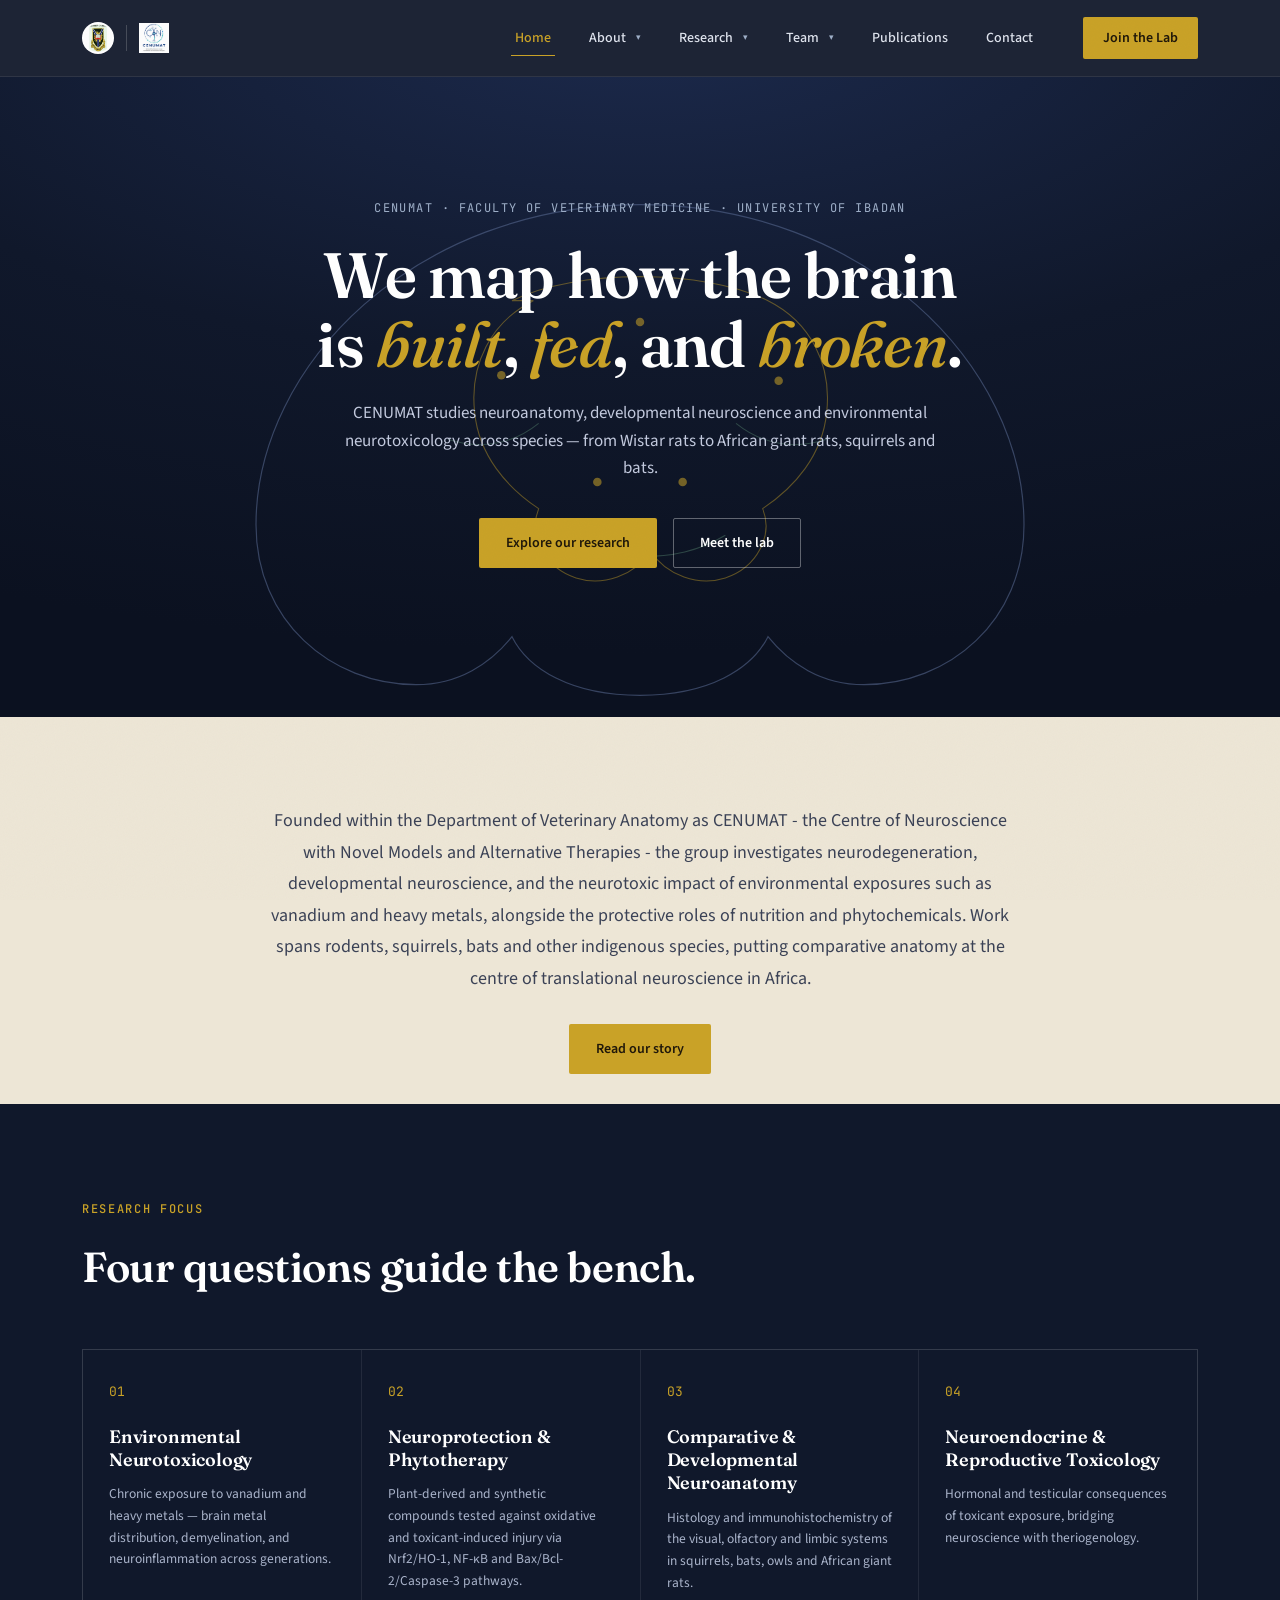
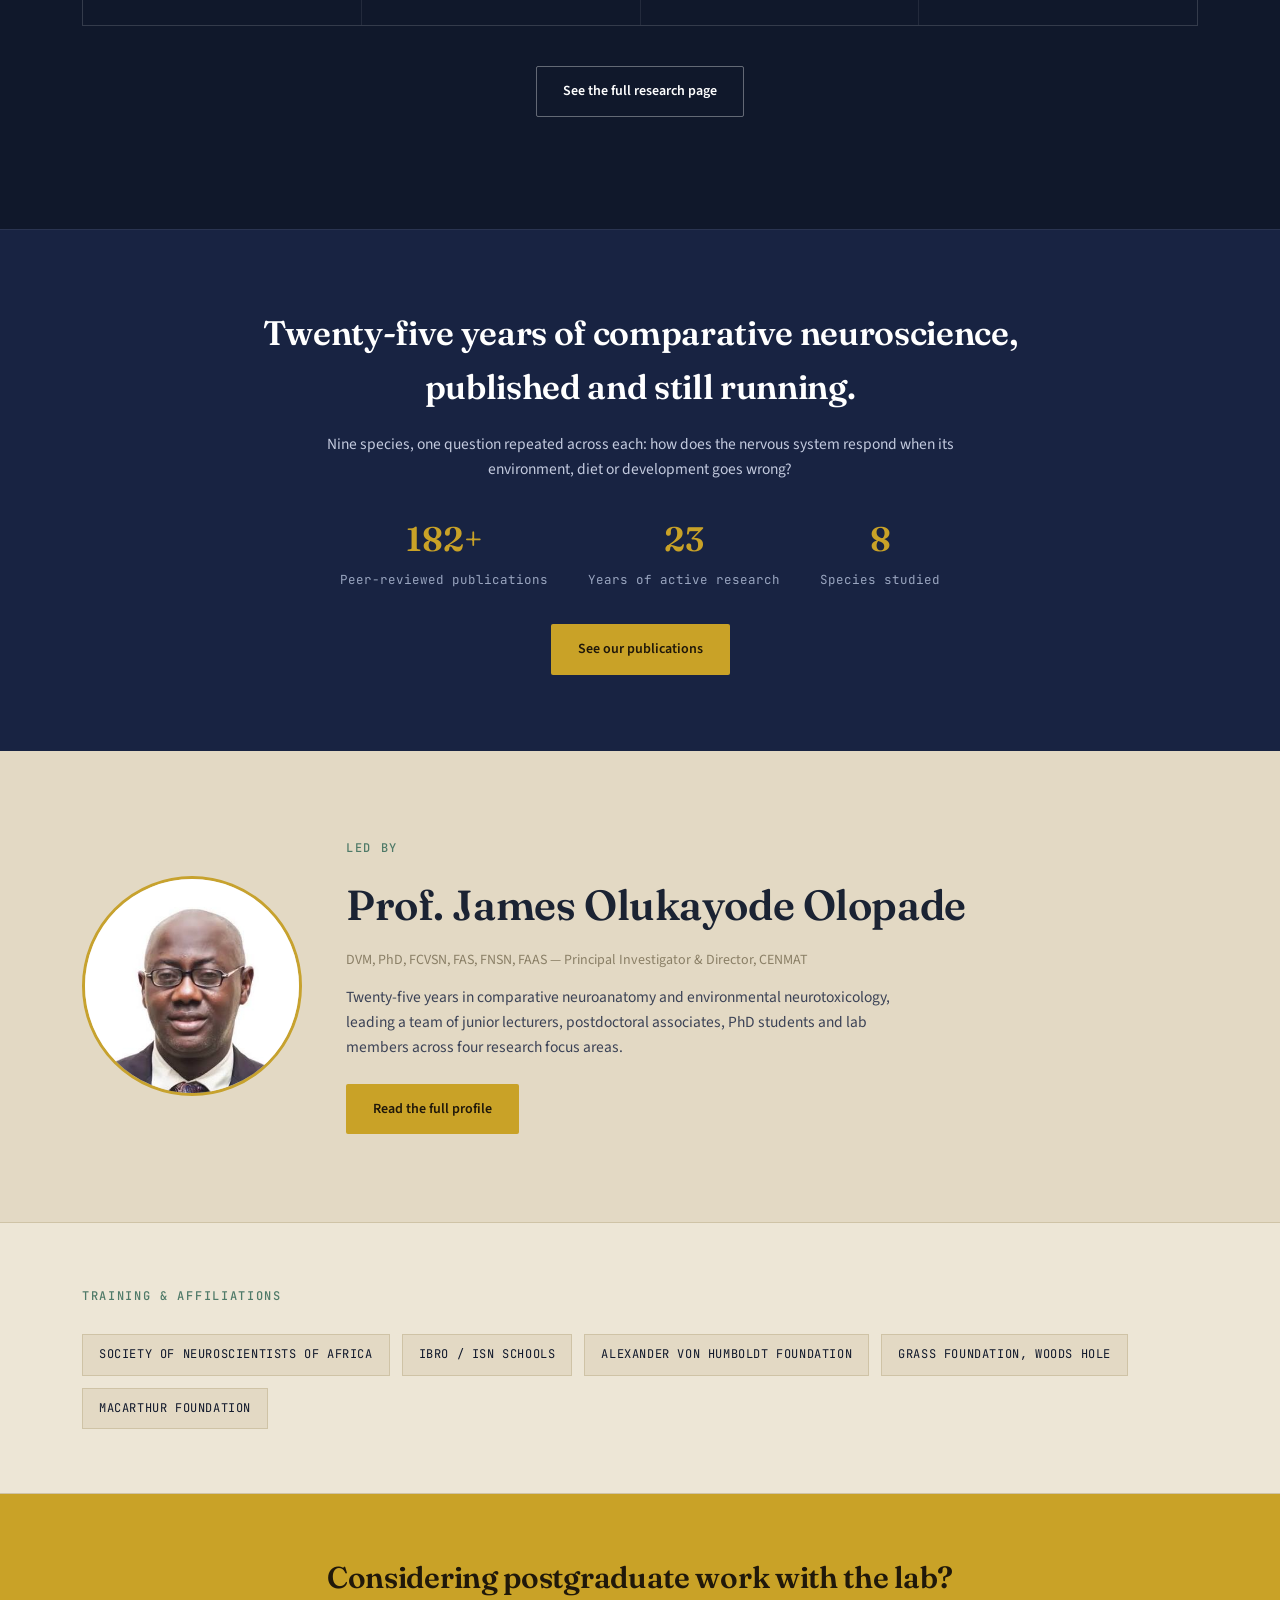
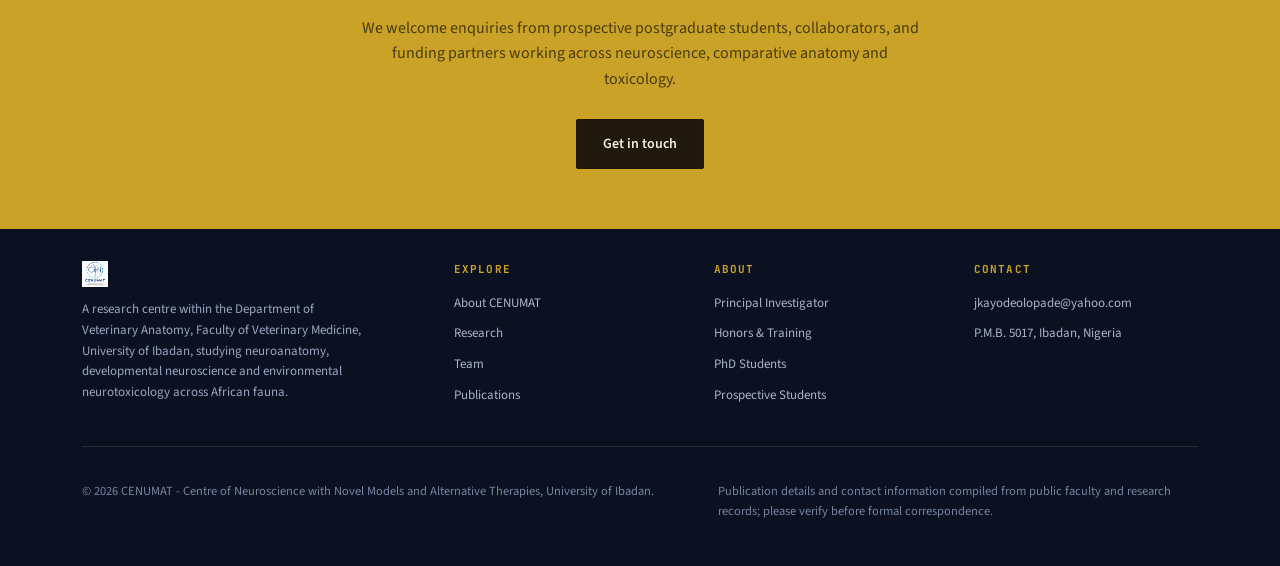
==== index.html @ d49df44e "Initial website" ====
<!DOCTYPE html>
<html lang="en" class="no-js">

<head>
  <script>document.documentElement.classList.replace("no-js","js");</script>
  <meta charset="UTF-8">
  <meta name="viewport" content="width=device-width, initial-scale=1.0">
  <title>CENUMAT-Centre of Neuroscience with Novel Models and Alternative Therapies</title>
  <meta name="description" content="CENUMAT ; Centre of Neuroscience with Novel Models and Alternative Therapies at the University of Ibadan, studying neuroanatomy, developmental neuroscience and environmental neurotoxicology across African fauna.">
  <meta name="theme-color" content="#10182B">
  <link rel="preconnect" href="https://fonts.googleapis.com">
  <link rel="preconnect" href="https://fonts.gstatic.com" crossorigin>
  <link
    href="https://fonts.googleapis.com/css2?family=Fraunces:opsz,wght@9..144,400;9..144,500;9..144,600;9..144,700&family=Fraunces:ital,opsz,wght@1,9..144,500&family=Source+Sans+3:wght@400;500;600&family=JetBrains+Mono:wght@400;500&display=swap"
    rel="stylesheet">
  <link rel="stylesheet" href="style.css">
</head>

<body>

  <div class="grain"></div>

  <!-- NAV -->
  <header class="site-header" id="top">
    <div class="wrap header-inner">
      <a href="index.html" class="brand">
        <img src="ui-logo-placeholder.jpg" alt="University of Ibadan" class="ui-logo" width="32" height="32">
        <span class="brand-div" aria-hidden="true"></span>
        <img src="images/cenmat_logo_reversed.png" alt="CENUMAT-Centre of Neuroscience with Novel Models and Alternative Therapies" class="cenmat-logo">
        <span class="brand-tagline">Centre of Neuroscience with Novel Models &amp; Alternative Therapies</span>
      </a>
      <nav class="main-nav" aria-label="Primary">
        <a href="index.html" class="nav-link active">Home</a>
        <div class="nav-item">
          <a href="about.html" class="nav-link">About</a>
          <button class="nav-caret" aria-label="Show About submenu" aria-expanded="false">&#9662;</button>
          <div class="dropdown">
            <a href="about.html#story">Our Story</a>
            <a href="about.html#pi">Principal Investigator</a>
            <a href="about.html#honors">Honors &amp; Training</a>
          </div>
        </div>
        <div class="nav-item">
          <a href="research.html" class="nav-link">Research</a>
          <button class="nav-caret" aria-label="Show Research submenu" aria-expanded="false">&#9662;</button>
          <div class="dropdown">
            <a href="research.html#focus">Focus Areas</a>
            <a href="research.html#species">Species Studied</a>
          </div>
        </div>
        <div class="nav-item">
          <a href="team.html" class="nav-link">Team</a>
          <button class="nav-caret" aria-label="Show Team submenu" aria-expanded="false">&#9662;</button>
          <div class="dropdown">
            <a href="team.html#collaborators">Collaborators</a>
            <a href="team.html#postdoc">Junior Lecturers/Postdoctoral Associates</a>
            <a href="team.html#phd">PhD Students</a>
            <a href="team.html#members">Lab Members</a>
            <a href="team.html#past-postdoc">Past Postdoctoral Fellows</a>
            <a href="team.html#past">Past PhD Students/Other Members</a>
          </div>
        </div>
        <a href="publications.html" class="nav-link">Publications</a>
        <a href="contact.html" class="nav-link">Contact</a>
        <a href="contact.html#prospective" class="nav-link nav-cta">Join the Lab</a>
      </nav>
      <button class="nav-toggle" id="navToggle" aria-label="Toggle menu" aria-expanded="false">
        <span></span><span></span><span></span>
      </button>
    </div>
  </header>

  <!-- HERO -->
  <section class="hero">
    <div class="hero-field" id="heroField" aria-hidden="true"></div>
    <div class="wrap hero-inner reveal">
      <p class="eyebrow">CENUMAT · Faculty of Veterinary Medicine · University of Ibadan</p>
      <h1>We map how the brain<br> is <em>built</em>, <em>fed</em>, and <em>broken</em>.</h1>
      <div class="hero-tagline" id="heroTagline">
        <p class="tagline is-active">CENUMAT studies neuroanatomy, developmental neuroscience and environmental neurotoxicology across species — from Wistar rats to African giant rats, squirrels and bats.</p>
        <p class="tagline">Twenty-five years tracing how metals, nutrition and disease reshape the nervous system, from the Nrf2/HO-1 pathway to whole-brain metal distribution.</p>
        <p class="tagline">A member laboratory of the Society of Neuroscientists of Africa, training researchers through IBRO/ISN schools and Humboldt fellowships.</p>
      </div>
      <div class="hero-actions">
        <a href="research.html" class="btn btn-primary">Explore our research</a>
        <a href="team.html" class="btn btn-ghost">Meet the lab</a>
      </div>
    </div>
    <svg class="hero-signature" id="signatureSVG" viewBox="0 0 1200 520" preserveAspectRatio="xMidYMax slice"
      aria-hidden="true">
      <g class="sig-pulse">
        <path class="sig-outline"
          d="M600 40c210 0 360 150 360 300 0 90-70 150-150 150-40 0-70-20-90-45-15 30-55 55-120 55s-105-25-120-55c-20 25-50 45-90 45-80 0-150-60-150-150 0-150 150-300 360-300z" />
        <path class="sig-inner"
          d="M480 130c60-30 180-30 240 0 40 20 60 60 55 105-4 40-30 70-60 90 10 25-5 55-35 65-25 8-55-2-70-25-15 23-45 33-70 25-30-10-45-40-35-65-30-20-56-50-60-90-5-45 15-85 55-105z" />
        <path class="sig-fiber"
          d="M420 260c30 10 60 5 85-15M775 260c-30 10-60 5-85-15M520 350c25 15 50 20 80 20s55-5 80-20" />
        <circle class="sig-node" cx="470" cy="200" r="4" />
        <circle class="sig-node" cx="600" cy="150" r="4" />
        <circle class="sig-node" cx="730" cy="205" r="4" />
        <circle class="sig-node" cx="560" cy="300" r="4" />
        <circle class="sig-node" cx="640" cy="300" r="4" />
      </g>
    </svg>
  </section>

  <!-- MISSION -->
  <section class="mission">
    <div class="wrap reveal">
      <p>Founded within the Department of Veterinary Anatomy as CENUMAT - the Centre of Neuroscience with Novel
          Models and Alternative Therapies - the group investigates neurodegeneration,
        developmental neuroscience, and the neurotoxic impact of environmental exposures such as vanadium and
        heavy metals, alongside the protective roles of nutrition and phytochemicals. Work spans rodents,
        squirrels, bats and other indigenous species, putting comparative anatomy at the centre of translational
        neuroscience in Africa.</p>
      <a href="about.html" class="btn btn-primary">Read our story</a>
    </div>
  </section>

  <!-- RESEARCH FOCUS -->
  <section id="focus" class="section focus">
    <div class="wrap">
      <p class="kicker light">Research Focus</p>
      <h2 class="section-title">Four questions guide the bench.</h2>
      <div class="focus-grid reveal-group">
        <a href="research.html#focus" class="focus-card-link">
          <article class="focus-card">
            <span class="focus-index">01</span>
            <h3>Environmental Neurotoxicology</h3>
            <p>Chronic exposure to vanadium and heavy metals — brain metal distribution, demyelination, and
              neuroinflammation across generations.</p>
          </article>
        </a>
        <a href="research.html#focus" class="focus-card-link">
          <article class="focus-card">
            <span class="focus-index">02</span>
            <h3>Neuroprotection &amp; Phytotherapy</h3>
            <p>Plant-derived and synthetic compounds tested against oxidative and toxicant-induced injury via
              Nrf2/HO-1, NF-κB and Bax/Bcl-2/Caspase-3 pathways.</p>
          </article>
        </a>
        <a href="research.html#focus" class="focus-card-link">
          <article class="focus-card">
            <span class="focus-index">03</span>
            <h3>Comparative &amp; Developmental Neuroanatomy</h3>
            <p>Histology and immunohistochemistry of the visual, olfactory and limbic systems in squirrels, bats,
              owls and African giant rats.</p>
          </article>
        </a>
        <a href="research.html#focus" class="focus-card-link">
          <article class="focus-card">
            <span class="focus-index">04</span>
            <h3>Neuroendocrine &amp; Reproductive Toxicology</h3>
            <p>Hormonal and testicular consequences of toxicant exposure, bridging neuroscience with
              theriogenology.</p>
          </article>
        </a>
      </div>
      <p class="focus-more"><a href="research.html" class="btn btn-ghost" style="color:#fff;border-color:rgba(255,255,255,.35);">See the full research page</a></p>
    </div>
  </section>

  <!-- ACHIEVEMENT BAND -->
  <section class="achieve-band">
    <div class="wrap">
      <h2>Twenty-five years of comparative neuroscience, published and still running.</h2>
      <p>Nine species, one question repeated across each: how does the nervous system respond when its
        environment, diet or development goes wrong?</p>
      <div class="stat-row reveal-group">
        <div class="stat"><span class="stat-num" data-count-to="200" data-suffix="+">200+</span><span class="stat-label">Peer-reviewed publications</span></div>
        <div class="stat"><span class="stat-num" data-count-to="25">25</span><span class="stat-label">Years of active research</span></div>
        <div class="stat"><span class="stat-num" data-count-to="9">9</span><span class="stat-label">Species studied</span></div>
      </div>
      <a href="publications.html" class="btn btn-primary">See our publications</a>
    </div>
  </section>

  <!-- PI SPOTLIGHT -->
  <section class="pi-spotlight">
    <div class="wrap pi-spotlight-inner reveal-group">
      <img src="james_olopade.jpg" alt="Prof. James O. Olopade" loading="lazy">
      <div>
        <p class="kicker">Led By</p>
        <h2 class="section-title">Prof. James Olukayode Olopade</h2>
        <p class="pi-spotlight-cred">DVM, PhD, FCVSN, FAS, FNSN, FAAS — Principal Investigator &amp; Director, CENMAT</p>
        <p class="pi-spotlight-desc">Twenty-five years in comparative neuroanatomy and environmental
          neurotoxicology, leading a team of junior lecturers, postdoctoral associates, PhD students and lab
          members across four research focus areas.</p>
        <a href="about.html#pi" class="btn btn-primary">Read the full profile</a>
      </div>
    </div>
  </section>

  <!-- AFFILIATIONS -->
  <section class="affil-strip">
    <div class="wrap">
      <p class="kicker">Training &amp; Affiliations</p>
      <p class="affil-lede"></p>
      <div class="affil-row reveal-group">
        <span class="affil-badge">Society of Neuroscientists of Africa</span>
        <span class="affil-badge">IBRO / ISN Schools</span>
        <span class="affil-badge">Alexander von Humboldt Foundation</span>
        <span class="affil-badge">Grass Foundation, Woods Hole</span>
        <span class="affil-badge">MacArthur Foundation</span>
      </div>
    </div>
  </section>

  <!-- JOIN BAND -->
  <section class="join-band reveal" id="prospective">
    <div class="wrap">
      <h2>Considering postgraduate work with the lab?</h2>
      <p>We welcome enquiries from prospective postgraduate students, collaborators, and funding partners
        working across neuroscience, comparative anatomy and toxicology.</p>
      <a href="contact.html#prospective" class="btn btn-primary">Get in touch</a>
    </div>
  </section>

  <footer class="site-footer">
    <div class="wrap">
      <div class="footer-grid">
        <div class="footer-brand">
          <img src="images/cenmat_logo_reversed.png" alt="CENOMAT" class="cenmat-logo footer-logo">
          <p>A research centre within the Department of Veterinary Anatomy, Faculty of Veterinary Medicine, University
            of Ibadan, studying neuroanatomy, developmental neuroscience and environmental neurotoxicology across
            African fauna.</p>
        </div>
        <div class="footer-col">
          <h4>Explore</h4>
          <a href="about.html">About CENUMAT</a>
          <a href="research.html">Research</a>
          <a href="team.html">Team</a>
          <a href="publications.html">Publications</a>
        </div>
        <div class="footer-col">
          <h4>About</h4>
          <a href="about.html#pi">Principal Investigator</a>
          <a href="about.html#honors">Honors &amp; Training</a>
          <a href="team.html#phd">PhD Students</a>
          <a href="contact.html#prospective">Prospective Students</a>
        </div>
        <div class="footer-col">
          <h4>Contact</h4>
          <a href="mailto:jkayodeolopade@yahoo.com">jkayodeolopade@yahoo.com</a>
          <a href="contact.html">P.M.B. 5017, Ibadan, Nigeria</a>
        </div>
      </div>
      <div class="footer-inner">
        <p>© <span id="year"></span> CENUMAT - Centre of Neuroscience with Novel Models and Alternative Therapies, University of Ibadan.</p>
        <p class="footer-note">Publication details and contact information compiled from public faculty and
          research records; please verify before formal correspondence.</p>
      </div>
    </div>
  </footer>

  <script src="script.js"></script>
</body>

</html>
---- style.css ----
/* ============================================================
   Olopade Neuroscience & Comparative Anatomy Lab
   Design tokens
   Ink Navy   #10182B   — primary dark ground
   Parchment  #EDE6D6   — light ground (aged atlas paper, not cream-cliché)
   Brass      #C9A227   — accent, gold leaf / engraved plate lettering
   Verdigris  #4F7A68   — secondary accent, specimen green
   Rust Clay  #A24936   — tertiary, used sparingly for emphasis marks
   ============================================================ */

:root{
  --ink:        #10182B;
  --ink-2:      #182342;
  --parchment:  #EDE6D6;
  --parchment-2:#E3D9C4;
  --paper-line: #CFC3A6;
  --brass:      #C9A227;
  --brass-dim:  #9c7f22;
  --verdigris:  #4F7A68;
  --clay:       #A24936;
  --ink-text:   #1B2333;
  --cream-text: #F4EFE3;
  --muted:      #7C8AA0;
  --muted-2:    #8a7f66;

  --font-display: "Fraunces", "Iowan Old Style", Georgia, serif;
  --font-body: "Source Sans 3", "Segoe UI", sans-serif;
  --font-mono: "JetBrains Mono", ui-monospace, monospace;

  --wrap: 1180px;
  --radius: 4px;
}

*{ box-sizing:border-box; }
html{ scroll-behavior:smooth; }
body{
  margin:0;
  background:var(--parchment);
  color:var(--ink-text);
  font-family:var(--font-body);
  font-size:16px;
  line-height:1.6;
  -webkit-font-smoothing:antialiased;
}
img{ max-width:100%; display:block; }
a{ color:inherit; }

.wrap{ max-width:var(--wrap); margin:0 auto; padding:0 32px; }

/* subtle paper grain */
.grain{
  position:fixed; inset:0; pointer-events:none; z-index:999;
  opacity:.035; mix-blend-mode:multiply;
  background-image:url("data:image/svg+xml,%3Csvg xmlns='http://www.w3.org/2000/svg' width='120' height='120'%3E%3Cfilter id='n'%3E%3CfeTurbulence type='fractalNoise' baseFrequency='0.9' numOctaves='2' stitchTiles='stitch'/%3E%3C/filter%3E%3Crect width='100%25' height='100%25' filter='url(%23n)'/%3E%3C/svg%3E");
}

/* ---------- headings ---------- */
h1,h2,h3{ font-family:var(--font-display); font-weight:600; margin:0; letter-spacing:-0.01em; }
h1 em, h2 em, h3 em{ font-style:italic; font-weight:500; color:var(--brass); }
.kicker{
  font-family:var(--font-mono); text-transform:uppercase; letter-spacing:.14em;
  font-size:12px; color:var(--verdigris); margin:0 0 14px; font-weight:500;
}
.kicker.light{ color:var(--brass); }
.section-title{ font-size:clamp(28px,3.4vw,42px); max-width:760px; margin-bottom:8px; }

/* ---------- header ---------- */
.site-header{
  position:sticky; top:0; z-index:100;
  background:rgba(16,24,43,.94); backdrop-filter:blur(8px);
  border-bottom:1px solid rgba(255,255,255,.08);
}
.header-inner{ display:flex; align-items:center; justify-content:space-between; height:76px; }
.brand{ display:flex; align-items:center; gap:12px; text-decoration:none; color:#fff; }
.ui-logo{ width:32px; height:32px; flex-shrink:0; border-radius:50%; background:#fff; padding:2px; }
.brand-div{ width:1px; height:26px; background:rgba(255,255,255,.18); }
.cenmat-logo{ height:30px; width:auto; display:block; }
.brand-tagline{
  font-family:var(--font-mono); font-size:11px; color:#9fb0c9; letter-spacing:.02em;
  max-width:210px; line-height:1.35; padding-left:12px; border-left:1px solid rgba(255,255,255,.15);
}
.nav-toggle{ display:none; }

/* ---------- hero ---------- */
.hero{
  position:relative; overflow:hidden;
  background:radial-gradient(120% 100% at 50% -10%, #1c2a4d 0%, var(--ink) 55%, #0b1120 100%);
  color:var(--cream-text);
  padding:110px 0 0;
  min-height:640px;
}
.hero-inner{ position:relative; z-index:2; text-align:center; padding-bottom:60px; }
.eyebrow{
  font-family:var(--font-mono); font-size:12px; letter-spacing:.12em; text-transform:uppercase;
  color:#9fb0c9; margin-bottom:22px;
}
.hero h1{
  font-size:clamp(34px,5.4vw,64px); line-height:1.08; color:#fff;
  max-width:820px; margin:0 auto 22px;
}
.hero-lede{
  max-width:600px; margin:0 auto 36px; color:#c3cade; font-size:17px;
}
.hero-tagline{ position:relative; max-width:600px; margin:0 auto 36px; min-height:52px; }
.hero-tagline .tagline{
  position:absolute; left:0; right:0; top:0; color:#c3cade; font-size:17px;
  opacity:0; transition:opacity .6s ease;
}
.hero-tagline .tagline.is-active{ position:relative; opacity:1; }
.hero-actions{ display:flex; gap:16px; justify-content:center; flex-wrap:wrap; }
.btn{
  display:inline-flex; align-items:center; gap:8px;
  padding:13px 26px; border-radius:2px; font-weight:600; font-size:14px;
  text-decoration:none; transition:transform .2s ease, background .2s ease, color .2s ease;
  border:1px solid transparent;
}
.btn-primary{ background:var(--brass); color:#20180a; }
.btn-primary:hover{ background:#dcb236; transform:translateY(-1px); }
.btn-ghost{ border-color:rgba(255,255,255,.35); color:#fff; }
.btn-ghost:hover{ background:rgba(255,255,255,.08); transform:translateY(-1px); }

.hero-signature{
  position:absolute; left:0; right:0; bottom:0; width:100%; height:auto;
  color:#3a4a72; opacity:.55; z-index:1;
}
.sig-outline{ fill:none; stroke:#5b6d96; stroke-width:1.1; }
.sig-inner{ fill:none; stroke:var(--brass); stroke-width:1; opacity:.8; }
.sig-fiber{ fill:none; stroke:var(--verdigris); stroke-width:1; opacity:.9; }
.sig-node{ fill:var(--brass); }
.sig-pulse{ transform-origin:600px 300px; animation:breathe 7s ease-in-out infinite; }
@keyframes breathe{
  0%,100%{ transform:scale(1); opacity:1; }
  50%{ transform:scale(1.015); opacity:.85; }
}

/* ---------- about ---------- */
.section{ padding:96px 0; }
.about{ background:var(--parchment); }
.about-grid{ display:grid; grid-template-columns:1.4fr 1fr; gap:64px; align-items:start; }
.about-copy h2{ font-size:clamp(26px,3vw,36px); margin-bottom:20px; max-width:600px; }
.about-copy p{ color:#3b4256; max-width:560px; margin:0 0 16px; }
.stat-row{ display:flex; gap:40px; margin-top:36px; padding-top:28px; border-top:1px solid var(--paper-line); }
.stat{ display:flex; flex-direction:column; }
.stat-num{ font-family:var(--font-display); font-size:34px; color:var(--verdigris); font-weight:600; }
.stat-label{ font-size:12.5px; color:var(--muted-2); font-family:var(--font-mono); margin-top:4px; }

.pi-card{
  background:var(--ink); color:var(--cream-text); border-radius:var(--radius); overflow:hidden;
  box-shadow:0 18px 40px -18px rgba(16,24,43,.45);
}
.pi-card img{ width:100%; aspect-ratio:4/5; object-fit:cover; object-position:top center; filter:grayscale(8%); }
.pi-card-body{ padding:26px 24px 30px; }
.pi-role{ font-family:var(--font-mono); font-size:11px; letter-spacing:.12em; text-transform:uppercase; color:var(--brass); margin:0 0 10px; }
.pi-card-body h3{ font-size:20px; color:#fff; margin-bottom:8px; }
.pi-cred{ font-size:13.5px; color:#a9b4cc; margin:0 0 14px; }
.pi-desc{ font-size:14px; color:#c3cade; margin:0; }

/* ---------- honors ---------- */
.honors{ background:var(--parchment); border-top:1px solid var(--paper-line); border-bottom:1px solid var(--paper-line); }
.honors .section-title{ max-width:640px; }
.honors-list{
  list-style:none; margin:44px 0 0; padding:0;
  border-top:1px solid var(--paper-line);
}
.honors-list li{
  display:grid; grid-template-columns:110px 1fr; gap:24px;
  padding:20px 0; border-bottom:1px solid var(--paper-line);
}
.honors-year{ font-family:var(--font-mono); color:var(--verdigris); font-size:13.5px; padding-top:2px; }
.honors-list p{ margin:0; font-size:15px; color:var(--ink-text); max-width:640px; }
.honors-note{ margin-top:26px; font-size:13.5px; color:var(--muted-2); max-width:640px; }
.honors-note em{ font-style:italic; color:var(--clay); font-weight:600; }

/* ---------- focus ---------- */
.focus{ background:var(--ink); color:var(--cream-text); }
.focus .section-title{ color:#fff; }
.focus-grid{ display:grid; grid-template-columns:repeat(4,1fr); gap:1px; background:rgba(255,255,255,.08); margin-top:48px; border:1px solid rgba(255,255,255,.08); }
.focus-card{ background:var(--ink); padding:32px 26px; min-height:220px; display:flex; flex-direction:column; }
.focus-index{ font-family:var(--font-mono); color:var(--brass); font-size:13px; margin-bottom:22px; }
.focus-card h3{ font-size:18px; color:#fff; margin-bottom:12px; line-height:1.3; }
.focus-card p{ font-size:13.5px; color:#aab4cb; margin:0; }

/* ---------- team ---------- */
.team{ background:var(--parchment-2); }

.team-subhead{
  font-family:var(--font-mono); text-transform:uppercase; letter-spacing:.12em;
  font-size:12px; color:var(--ink); font-weight:600;
  margin:52px 0 20px; padding-bottom:10px; border-bottom:1px solid var(--paper-line);
  display:flex; align-items:center; gap:10px;
}
.team-subhead::before{ content:""; width:8px; height:8px; background:var(--brass); border-radius:50%; flex-shrink:0; }
.team .team-subhead:first-of-type{ margin-top:8px; }
.team-subnote{ font-size:13.5px; color:var(--muted-2); margin:-10px 0 20px; max-width:520px; }
.phd-grid .team-body{ border-top-color:var(--verdigris); }
.phd-grid .team-role{ color:var(--clay); }

/* Collaborators: distinct, elevated treatment to signal seniority — outside the member grid */
.collab-grid{
  display:grid; grid-template-columns:repeat(3,1fr); gap:24px;
}
.collab-card{
  display:flex; align-items:center; gap:16px;
  background:var(--ink); border:1px solid rgba(201,162,39,.35);
  padding:18px; border-radius:2px;
}
.collab-photo{ width:64px; height:64px; border-radius:50%; overflow:hidden; flex-shrink:0; border:2px solid var(--brass); }
.collab-photo img{ width:100%; height:100%; object-fit:cover; }
.collab-body{ min-width:0; }
.collab-role{
  font-family:var(--font-mono); font-size:10px; text-transform:uppercase; letter-spacing:.08em;
  color:var(--brass); margin:0 0 4px;
}
.collab-name{ font-family:var(--font-display); font-size:15.5px; color:#fff; margin:0 0 3px; font-weight:600; }
.collab-focus{ font-size:12px; color:#aab4cb; margin:0; }

.team-grid{
  display:grid; grid-template-columns:repeat(4,1fr); gap:28px;
}
.team-contact{
  display:block; margin-top:10px; font-family:var(--font-mono); font-size:11.5px;
  color:var(--verdigris); text-decoration:none; word-break:break-all;
}
.team-contact:hover{ text-decoration:underline; }
.team-contact-empty{ color:var(--muted-2); font-style:italic; }

.past-list{
  list-style:none; margin:0; padding:0; display:grid; grid-template-columns:repeat(2,1fr);
  gap:0 40px; border-top:1px solid var(--paper-line);
}
.past-row{
  display:flex; justify-content:space-between; align-items:baseline; gap:16px;
  padding:14px 0; border-bottom:1px solid var(--paper-line);
}
.past-name{ font-family:var(--font-display); font-size:15px; font-weight:600; }
.past-role{ font-family:var(--font-mono); font-size:11.5px; color:var(--muted-2); text-align:right; flex-shrink:0; }
.past-empty{
  grid-column:1 / -1; border:1px dashed var(--paper-line); padding:40px 24px; text-align:center;
  color:var(--muted-2); font-size:14px; background:rgba(255,255,255,.3); list-style:none;
}
.team-card{
  background:var(--parchment); border:1px solid var(--paper-line);
  display:flex; flex-direction:column; overflow:hidden;
}
.team-photo{ position:relative; aspect-ratio:3/3.6; overflow:hidden; background:#ddd3ba; }
.team-photo img{ width:100%; height:100%; object-fit:cover; transition:transform .5s ease; }
.team-card:hover .team-photo img{ transform:scale(1.04); }
.team-body{ padding:18px 18px 22px; border-top:2px solid var(--brass); }
.team-role{
  font-family:var(--font-mono); font-size:10.5px; text-transform:uppercase; letter-spacing:.1em;
  color:var(--verdigris); margin:0 0 6px;
}
.team-name{ font-family:var(--font-display); font-size:17px; font-weight:600; margin:0 0 4px; }
.team-focus{ font-size:12.5px; color:var(--muted-2); margin:0; }
.team-card.pi-highlight{ grid-column:span 2; }
.team-card.pi-highlight .team-photo{ aspect-ratio:16/10; }

/* ---------- publications ---------- */
.publications{ background:var(--ink); color:var(--cream-text); }
.publications .section-title{ color:#fff; }
.pub-list{ list-style:none; margin:44px 0 0; padding:0; border-top:1px solid rgba(255,255,255,.12); }
.pub-list li{
  display:grid; grid-template-columns:80px 1fr; gap:24px;
  padding:24px 0; border-bottom:1px solid rgba(255,255,255,.12);
}
.pub-year{ font-family:var(--font-mono); color:var(--brass); font-size:14px; padding-top:2px; }
.pub-title{ font-size:16px; color:#fff; margin:0 0 6px; line-height:1.4; font-family:var(--font-display); font-weight:500;}
.pub-title a{ color:#fff; text-decoration:none; border-bottom:1px solid rgba(201,162,39,.5); transition:border-color .2s ease, color .2s ease; }
.pub-title a:hover{ color:var(--brass); border-color:var(--brass); }
.pub-meta{ font-size:13px; color:#9fb0c9; margin:0; }
.pub-note{ margin-top:28px; font-size:13.5px; color:#8b9ab8; }
.pub-note a{ color:var(--brass); text-decoration:underline; text-underline-offset:3px; }

/* ---------- contact ---------- */
.contact{ background:var(--parchment); }
.contact-grid{ display:grid; grid-template-columns:1fr 1fr; gap:64px; }
.contact-lede{ color:#3b4256; max-width:440px; }
.contact-details{ display:flex; flex-direction:column; gap:0; border-top:1px solid var(--paper-line); }
.contact-item{
  display:flex; justify-content:space-between; gap:20px; padding:18px 0;
  border-bottom:1px solid var(--paper-line); flex-wrap:wrap;
}
.contact-label{ font-family:var(--font-mono); font-size:11.5px; text-transform:uppercase; letter-spacing:.1em; color:var(--muted-2); }
.contact-value{ font-weight:600; text-align:right; text-decoration:none; }
a.contact-value:hover{ color:var(--verdigris); }

/* ---------- footer ---------- */
.site-footer{ background:#0b1120; color:#7684a0; padding:32px 0; }
.footer-inner{ display:flex; justify-content:space-between; gap:20px; flex-wrap:wrap; font-size:12.5px; }
.footer-note{ max-width:480px; }

/* ---------- multi-page nav ---------- */
.main-nav{ display:flex; align-items:center; gap:30px; }
.nav-item{ position:relative; display:flex; align-items:center; gap:2px; }
.nav-link{ text-decoration:none; color:#dfe4ee; font-size:14px; font-weight:500; padding:8px 4px; position:relative; }
.nav-link::after{ content:""; position:absolute; left:0; bottom:1px; width:0; height:1px; background:var(--brass); transition:width .25s ease; }
.nav-link:hover{ color:#fff; }
.nav-link:hover::after{ width:100%; }
.nav-link.active{ color:var(--brass); }
.nav-link.active::after{ width:100%; }
.nav-caret{
  background:none; border:none; cursor:pointer; color:#9fb0c9; font-size:9px;
  padding:8px 4px; line-height:1;
}
.dropdown{
  position:absolute; top:100%; left:0; min-width:230px; background:var(--ink);
  border:1px solid rgba(255,255,255,.1); padding:8px 0; box-shadow:0 18px 40px -18px rgba(16,24,43,.5);
  opacity:0; visibility:hidden; transform:translateY(4px);
  transition:opacity .18s ease, transform .18s ease; z-index:60;
}
.nav-item:hover .dropdown, .nav-item:focus-within .dropdown, .nav-item.open .dropdown{
  opacity:1; visibility:visible; transform:translateY(0);
}
.dropdown a{ display:block; padding:10px 18px; font-size:13px; color:#dbe1ec; text-decoration:none; white-space:nowrap; }
.dropdown a:hover{ color:var(--brass); background:rgba(255,255,255,.05); }
.nav-cta{
  margin-left:16px; background:var(--brass); color:#20180a !important; padding:10px 20px;
  border-radius:2px; font-weight:600;
}
.nav-cta::after{ display:none; }
.nav-cta:hover{ background:#dcb236; }

/* ---------- interior page hero ---------- */
.page-hero{
  background:radial-gradient(120% 100% at 50% -10%, #1c2a4d 0%, var(--ink) 55%, #0b1120 100%);
  color:var(--cream-text); padding:76px 0 64px;
}
.page-hero .eyebrow{ color:#9fb0c9; }
.page-hero h1{ font-size:clamp(30px,4.4vw,50px); color:#fff; max-width:760px; line-height:1.12; }
.page-hero p{ color:#c3cade; max-width:600px; margin-top:16px; font-size:16px; }

/* ---------- home: mission ---------- */
.mission{ background:var(--parchment); padding:88px 0 30px; text-align:center; }
.mission p{ max-width:740px; margin:0 auto; font-size:18px; color:#3b4256; line-height:1.75; }
.mission .btn{ margin-top:30px; }

/* ---------- home: research cards (link variant of focus-card) ---------- */
.focus-card-link{ text-decoration:none; color:inherit; display:block; }
.focus-card-link .focus-card{ height:100%; transition:background .2s ease; }
.focus-card-link:hover .focus-card{ background:#171f38; }
.focus-more{ margin-top:40px; text-align:center; }

/* ---------- home: achievement band ---------- */
.achieve-band{ background:var(--ink-2); color:#fff; padding:76px 0; text-align:center; border-top:1px solid rgba(255,255,255,.08); }
.achieve-band h2{ font-size:clamp(24px,3vw,34px); max-width:760px; margin:0 auto 18px; color:#fff; }
.achieve-band p{ color:#c3cade; max-width:660px; margin:0 auto 30px; font-size:15.5px; }
.achieve-band .stat-row{ justify-content:center; border-top:none; margin-top:0; padding-top:0; margin-bottom:34px; }
.achieve-band .stat-num{ color:var(--brass); }
.achieve-band .stat-label{ color:#9aa6c0; }

/* ---------- pi spotlight (homepage) ---------- */
.pi-spotlight{ background:var(--parchment-2); padding:88px 0; }
.pi-spotlight-inner{
  display:grid; grid-template-columns:220px 1fr; gap:44px; align-items:center;
}
.pi-spotlight-inner img{
  width:220px; height:220px; border-radius:50%; object-fit:cover; object-position:top center;
  border:3px solid var(--brass); filter:grayscale(6%);
}
.pi-spotlight-cred{ font-size:14px; color:var(--muted-2); margin:10px 0 14px; }
.pi-spotlight-desc{ font-size:15.5px; color:#3b4256; max-width:560px; margin:0 0 24px; }

/* ---------- affiliations strip ---------- */
.affil-strip{ background:var(--parchment); padding:64px 0; border-top:1px solid var(--paper-line); border-bottom:1px solid var(--paper-line); }
.affil-strip p.affil-lede{ color:#3b4256; max-width:640px; }
.affil-row{ display:flex; flex-wrap:wrap; gap:12px; margin-top:28px; }
.affil-badge{
  font-family:var(--font-mono); font-size:12px; letter-spacing:.05em; text-transform:uppercase;
  border:1px solid var(--paper-line); padding:10px 16px; color:var(--ink); background:var(--parchment-2);
}

/* ---------- join / CTA band ---------- */
.join-band{ background:var(--brass); color:#20180a; padding:60px 0; text-align:center; }
.join-band h2{ font-size:clamp(22px,2.6vw,30px); margin-bottom:14px; color:#20180a; }
.join-band p{ max-width:560px; margin:0 auto 26px; color:#4a3c10; }
.join-band .btn-primary{ background:#20180a; color:#F4EFE3; }
.join-band .btn-primary:hover{ background:#2f2412; }
.join-band .btn-ghost{ border-color:rgba(32,24,10,.4); color:#20180a; }
.join-band .btn-ghost:hover{ background:rgba(32,24,10,.08); }

/* ---------- research page: species grid ---------- */
.species-intro{ max-width:680px; color:#3b4256; margin-top:8px; }
.species-grid{ display:grid; grid-template-columns:repeat(3,1fr); gap:20px; margin-top:36px; }
.species-card{ background:var(--parchment); border:1px solid var(--paper-line); padding:22px; }
.species-card h3{ font-size:16px; margin-bottom:6px; font-weight:600; }
.species-card p{ font-size:13px; color:var(--muted-2); margin:0; }

/* ---------- research page: gallery ---------- */
.gallery-intro{ max-width:680px; color:#3b4256; margin-top:8px; }
.gallery-grid{
  display:grid; grid-template-columns:repeat(3,1fr); grid-auto-rows:260px;
  gap:16px; margin-top:36px;
}
.gallery-item{
  margin:0; position:relative; overflow:hidden; border-radius:var(--radius);
  box-shadow:0 14px 30px -18px rgba(16,24,43,.35);
}
.gallery-item-wide{ grid-column:span 2; grid-row:span 2; }
.gallery-item img{
  width:100%; height:100%; object-fit:contain; background:var(--ink); display:block;
  transition:transform .5s cubic-bezier(.16,.8,.24,1);
}
.gallery-item:hover img{ transform:scale(1.05); }
.gallery-item figcaption{
  position:absolute; left:0; right:0; bottom:0;
  padding:14px 16px 12px; font-family:var(--font-mono); font-size:12px; color:var(--cream-text);
  background:linear-gradient(to top, rgba(16,24,43,.88), rgba(16,24,43,0));
}

/* ---------- research page: method blocks ---------- */
.method-block{ display:grid; grid-template-columns:220px 1fr; gap:32px; padding:28px 0; border-bottom:1px solid rgba(255,255,255,.1); }
.method-block h3{ font-size:16px; color:var(--brass); }
.method-block p{ font-size:14.5px; color:#c3cade; margin:0; max-width:620px; }

/* ---------- footer ---------- */
.footer-grid{ display:grid; grid-template-columns:1.5fr 1fr 1fr 1fr; gap:36px; padding-bottom:30px; border-bottom:1px solid rgba(255,255,255,.1); margin-bottom:22px; }
.footer-brand p{ color:#9aa6c0; font-size:13px; max-width:280px; margin-top:12px; }
.footer-logo{ height:26px; }
.footer-col h4{ font-family:var(--font-mono); text-transform:uppercase; letter-spacing:.1em; font-size:11px; color:var(--brass); margin:0 0 14px; }
.footer-col a{ display:block; color:#aab4cb; text-decoration:none; font-size:13px; margin-bottom:10px; }
.footer-col a:hover{ color:#fff; }

/* ---------- animations ---------- */
.js .reveal{
  opacity:0; transform:translateY(26px);
  transition:opacity .7s cubic-bezier(.16,.8,.24,1), transform .7s cubic-bezier(.16,.8,.24,1);
}
.reveal.is-visible{ opacity:1; transform:translateY(0); }

.js .reveal-group > *{
  opacity:0; transform:translateY(22px);
  transition:opacity .6s cubic-bezier(.16,.8,.24,1), transform .6s cubic-bezier(.16,.8,.24,1);
}
.reveal-group.is-visible > *{ opacity:1; transform:translateY(0); }
.reveal-group > *:nth-child(1){ transition-delay:.02s; }
.reveal-group > *:nth-child(2){ transition-delay:.09s; }
.reveal-group > *:nth-child(3){ transition-delay:.16s; }
.reveal-group > *:nth-child(4){ transition-delay:.23s; }
.reveal-group > *:nth-child(5){ transition-delay:.30s; }
.reveal-group > *:nth-child(6){ transition-delay:.37s; }
.reveal-group > *:nth-child(7){ transition-delay:.44s; }
.reveal-group > *:nth-child(8){ transition-delay:.51s; }
.reveal-group > *:nth-child(9){ transition-delay:.58s; }
.reveal-group > *:nth-child(10){ transition-delay:.65s; }
.reveal-group > *:nth-child(11){ transition-delay:.72s; }

/* hover lift for interactive cards */
.focus-card, .species-card, .team-card, .collab-card, .pi-card{
  transition:transform .3s ease, box-shadow .3s ease;
}
.focus-card:hover{ transform:translateY(-4px); }
.species-card:hover{ transform:translateY(-4px); box-shadow:0 14px 30px -18px rgba(16,24,43,.35); }
.team-card:hover{ transform:translateY(-4px); box-shadow:0 14px 30px -18px rgba(16,24,43,.25); }
.collab-card:hover{ transform:translateY(-3px); box-shadow:0 14px 30px -18px rgba(16,24,43,.5); }
.affil-badge{ transition:transform .25s ease, background .25s ease; }
.affil-badge:hover{ transform:translateY(-2px); background:var(--brass); color:#20180a; border-color:var(--brass); }

/* logo mark subtle breathing, echoes the hero signature */
.cenmat-logo{ transition:transform .3s ease; }
.brand:hover .cenmat-logo{ transform:scale(1.03); }

@media (prefers-reduced-motion: reduce){
  .reveal, .reveal-group > *{ opacity:1; transform:none; transition:none; }
}

/* ---------- responsive ---------- */

/* Large tablet / small desktop */
@media (max-width: 1300px){
  .brand-tagline{ display:none; }
}

@media (max-width: 1080px){
  .wrap{ padding:0 24px; }
  .focus-grid{ grid-template-columns:repeat(2,1fr); }
  .team-grid{ grid-template-columns:repeat(3,1fr); }
}

/* Tablet */
@media (max-width: 980px){
  .about-grid, .contact-grid{ grid-template-columns:1fr; }
  .about-grid{ gap:40px; }
  .pi-card{ max-width:420px; }
  .pi-spotlight-inner{ grid-template-columns:1fr; text-align:center; justify-items:center; }
  .pi-spotlight-desc{ margin-left:auto; margin-right:auto; }
  .focus-grid{ grid-template-columns:repeat(2,1fr); }
  .team-grid{ grid-template-columns:repeat(2,1fr); }
  .past-list{ grid-template-columns:1fr; }
  .team-card.pi-highlight{ grid-column:span 2; }
  .collab-grid{ grid-template-columns:repeat(2,1fr); }
  .gallery-grid{ grid-template-columns:repeat(2,1fr); grid-auto-rows:220px; }
  .gallery-item-wide{ grid-column:span 2; grid-row:span 1; }
  .main-nav{ display:none; }
  .nav-toggle{ display:flex; flex-direction:column; gap:5px; background:none; border:none; cursor:pointer; padding:6px; }
  .nav-toggle span{ width:22px; height:2px; background:#fff; }
  .main-nav.open{
    display:flex; flex-direction:column; align-items:stretch; gap:0; position:absolute; top:76px; left:0; right:0;
    background:var(--ink); border-bottom:1px solid rgba(255,255,255,.1); padding:8px 24px 16px;
    z-index:50; max-height:80vh; overflow-y:auto;
  }
  .main-nav.open .nav-item{ flex-direction:column; align-items:stretch; }
  .main-nav.open .nav-link{ padding:12px 0; border-bottom:1px solid rgba(255,255,255,.1); color:#dfe4ee; }
  .main-nav.open .nav-link::after{ display:none; }
  .main-nav.open .nav-item > .nav-link{ display:flex; justify-content:space-between; align-items:center; border-bottom:none; }
  .main-nav.open .nav-caret{ position:absolute; right:0; top:2px; padding:12px 4px; color:#9fb0c9; }
  .main-nav.open .dropdown{
    position:static; opacity:1; visibility:visible; transform:none; display:none;
    background:transparent; border:none; box-shadow:none; padding:0 0 6px 14px;
  }
  .main-nav.open .nav-item.open .dropdown{ display:block; }
  .main-nav.open .dropdown a{ color:#c3cade; padding:9px 0; font-size:13px; }
  .main-nav.open .nav-item{ border-bottom:1px solid rgba(255,255,255,.1); }
  .main-nav.open .nav-item .nav-link{ border-bottom:none; }
  .main-nav.open .nav-cta{ margin:14px 0 0; text-align:center; }
  .brand-tagline{ display:none; }
  .footer-grid{ grid-template-columns:1fr 1fr; gap:28px; }
}

/* Large phone / small tablet */
@media (max-width: 720px){
  .section{ padding:72px 0; }
  .hero{ padding-top:90px; min-height:auto; }
  .hero-inner{ padding-bottom:70px; }
  .hero h1{ font-size:clamp(30px,7vw,44px); }
  .hero-lede{ font-size:15.5px; }
  .stat-row{ gap:24px; flex-wrap:wrap; row-gap:20px; }
  .focus-grid{ grid-template-columns:1fr; }
  .focus-card{ min-height:auto; padding:26px 22px; }
  .team-grid{ grid-template-columns:1fr; }
  .past-row{ flex-direction:column; align-items:flex-start; gap:2px; }
  .past-role{ text-align:left; }
  .team-card.pi-highlight{ grid-column:span 1; }
  .collab-grid{ grid-template-columns:1fr; }
  .pub-list li{ grid-template-columns:1fr; gap:6px; padding:20px 0; }
  .honors-list li{ grid-template-columns:1fr; gap:6px; padding:16px 0; }
  .contact-item{ flex-direction:column; gap:4px; }
  .contact-value{ text-align:left; }
  .footer-inner{ flex-direction:column; gap:10px; }
  .footer-grid{ grid-template-columns:1fr; }
  .species-grid{ grid-template-columns:1fr; }
  .gallery-grid{ grid-template-columns:1fr; grid-auto-rows:220px; }
  .gallery-item-wide{ grid-column:span 1; }
  .method-block{ grid-template-columns:1fr; gap:8px; }
  .mission{ padding:64px 0 20px; }
  .achieve-band, .pi-spotlight, .affil-strip, .join-band{ padding:56px 0; }
  .page-hero{ padding:64px 0 48px; }
}

/* Small phone */
@media (max-width: 420px){
  .wrap{ padding:0 18px; }
  .eyebrow{ font-size:10.5px; letter-spacing:.08em; }
  .btn{ padding:12px 20px; font-size:13px; }
  .ui-logo{ width:26px; height:26px; }
  .cenmat-logo{ height:24px; }
  .brand-div{ display:none; }
  .stat-num{ font-size:28px; }
  .collab-card{ flex-direction:column; text-align:center; }
}

@media (prefers-reduced-motion: reduce){
  .sig-pulse{ animation:none; }
  .team-photo img{ transition:none; }
}
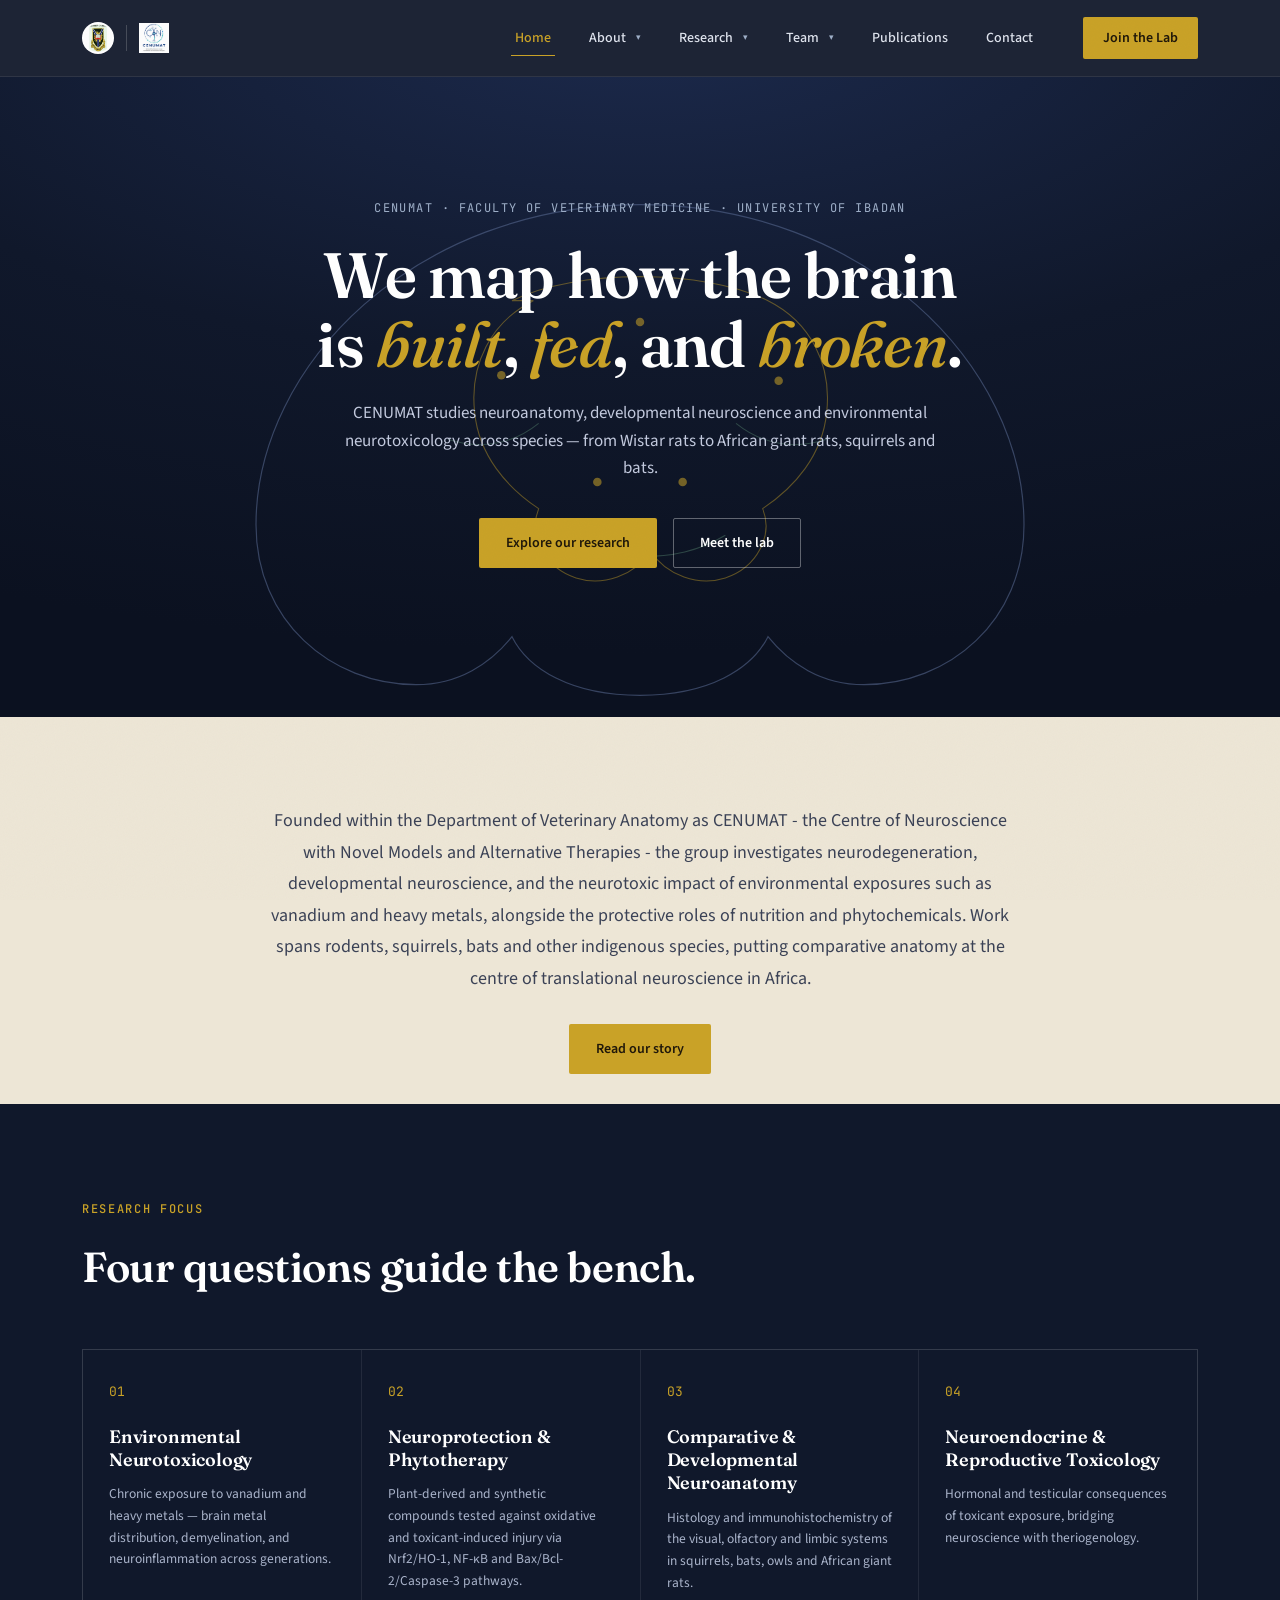
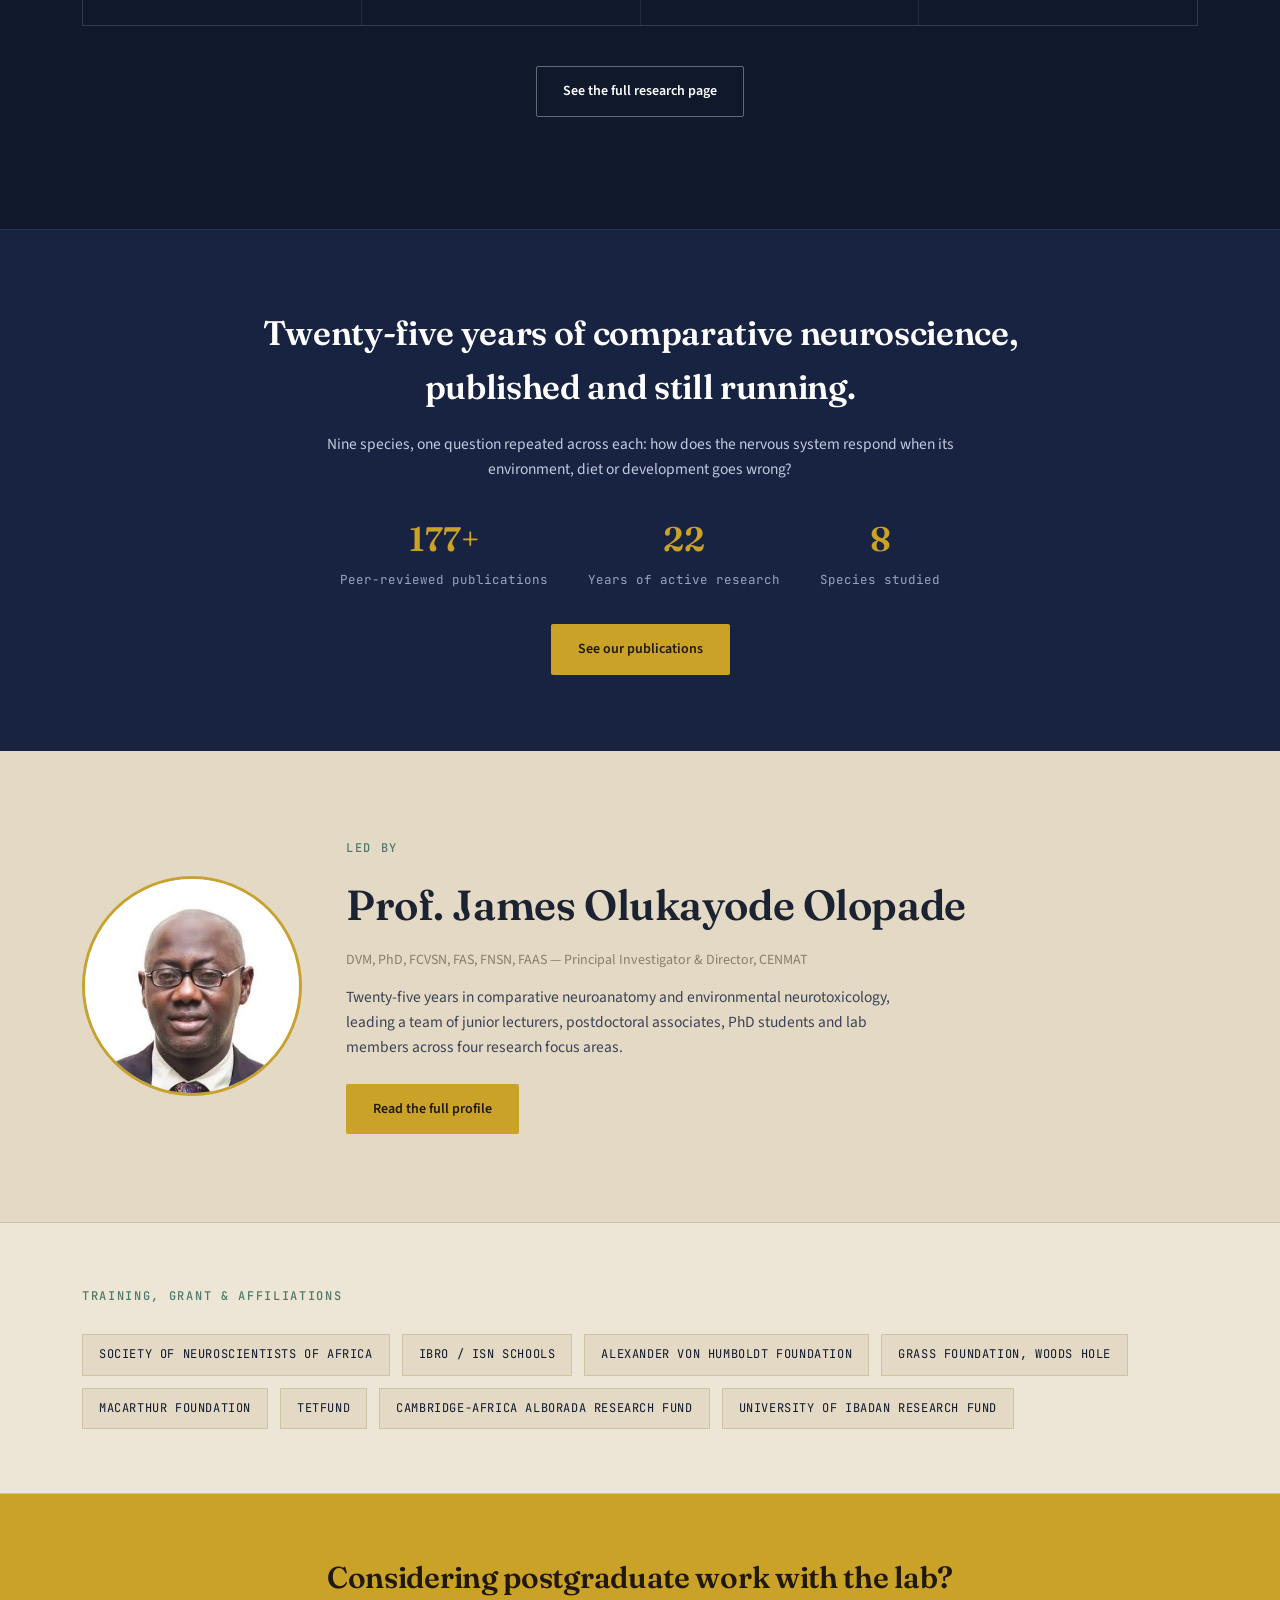
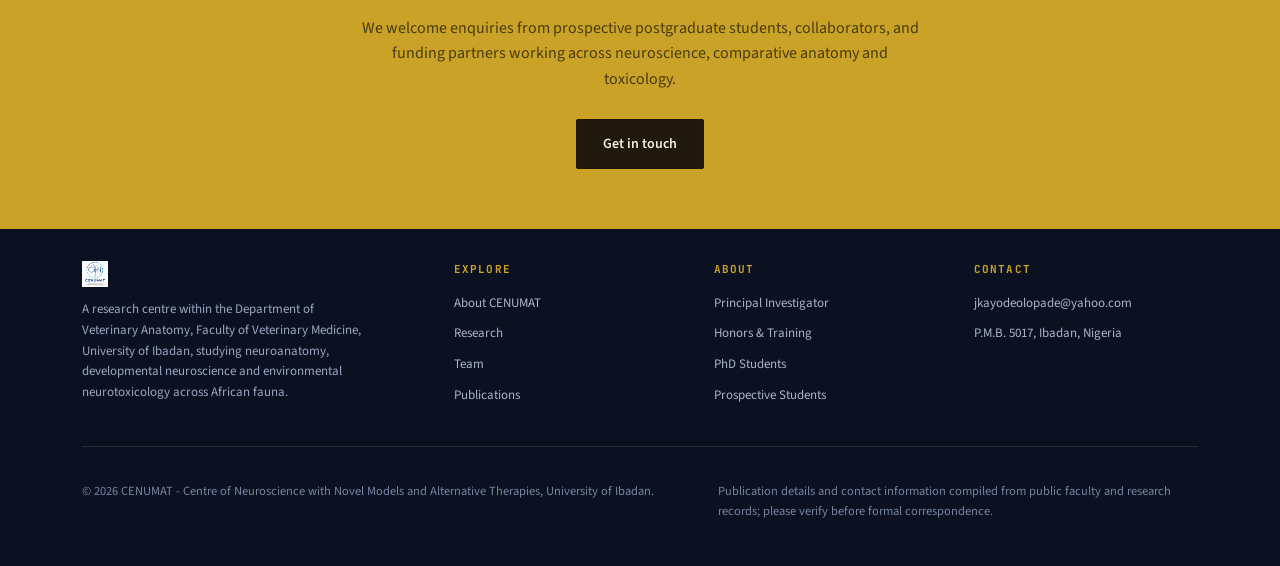
==== commit b06d8fcf: "Update Training & Affiliations section Renamed heading to 'Training, Grant & Affiliations' and added" ====
--- a/index.html
+++ b/index.html
@@ -194,7 +194,7 @@
   <!-- AFFILIATIONS -->
   <section class="affil-strip">
     <div class="wrap">
-      <p class="kicker">Training &amp; Affiliations</p>
+      <p class="kicker">Training, Grant &amp; Affiliations</p>
       <p class="affil-lede"></p>
       <div class="affil-row reveal-group">
         <span class="affil-badge">Society of Neuroscientists of Africa</span>
@@ -202,6 +202,9 @@
         <span class="affil-badge">Alexander von Humboldt Foundation</span>
         <span class="affil-badge">Grass Foundation, Woods Hole</span>
         <span class="affil-badge">MacArthur Foundation</span>
+        <span class="affil-badge">TETFUND</span>
+        <span class="affil-badge">Cambridge-Africa ALBORADA Research Fund</span>
+        <span class="affil-badge">University of Ibadan Research Fund</span>
       </div>
     </div>
   </section>
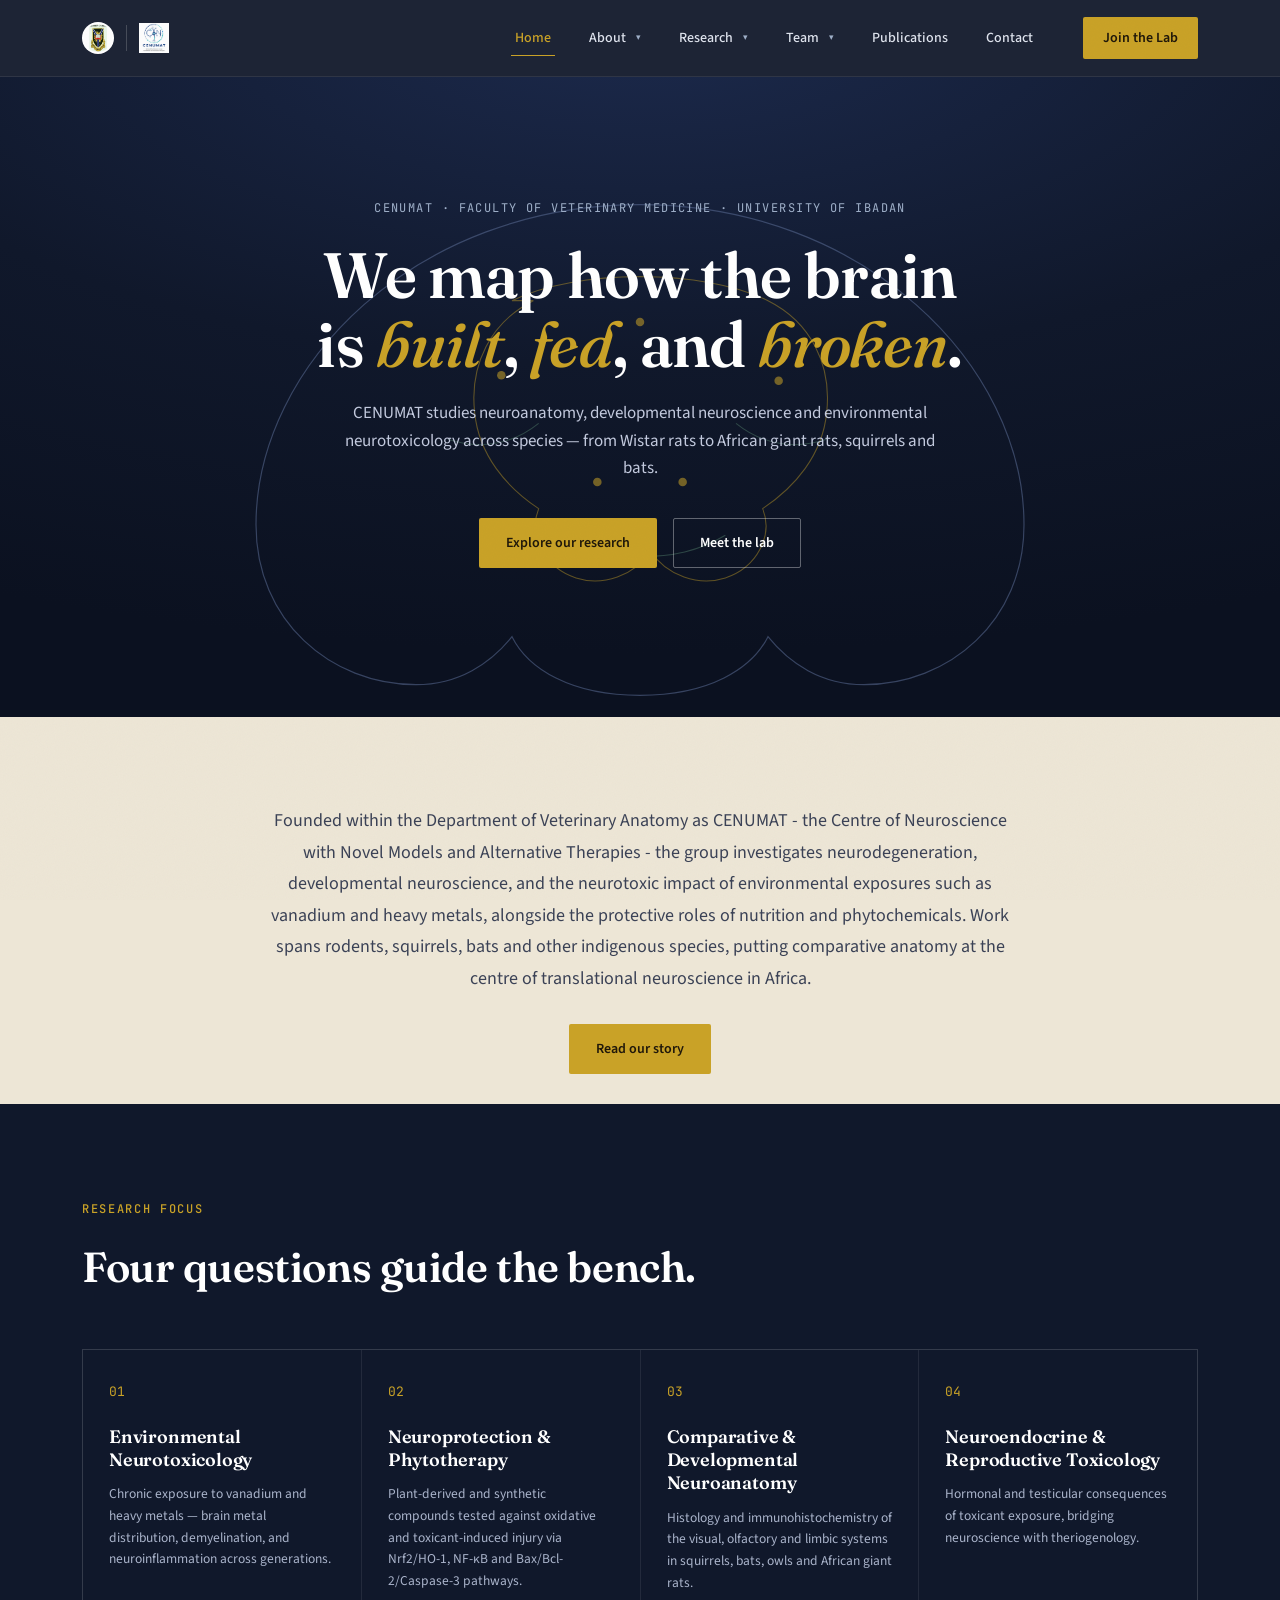
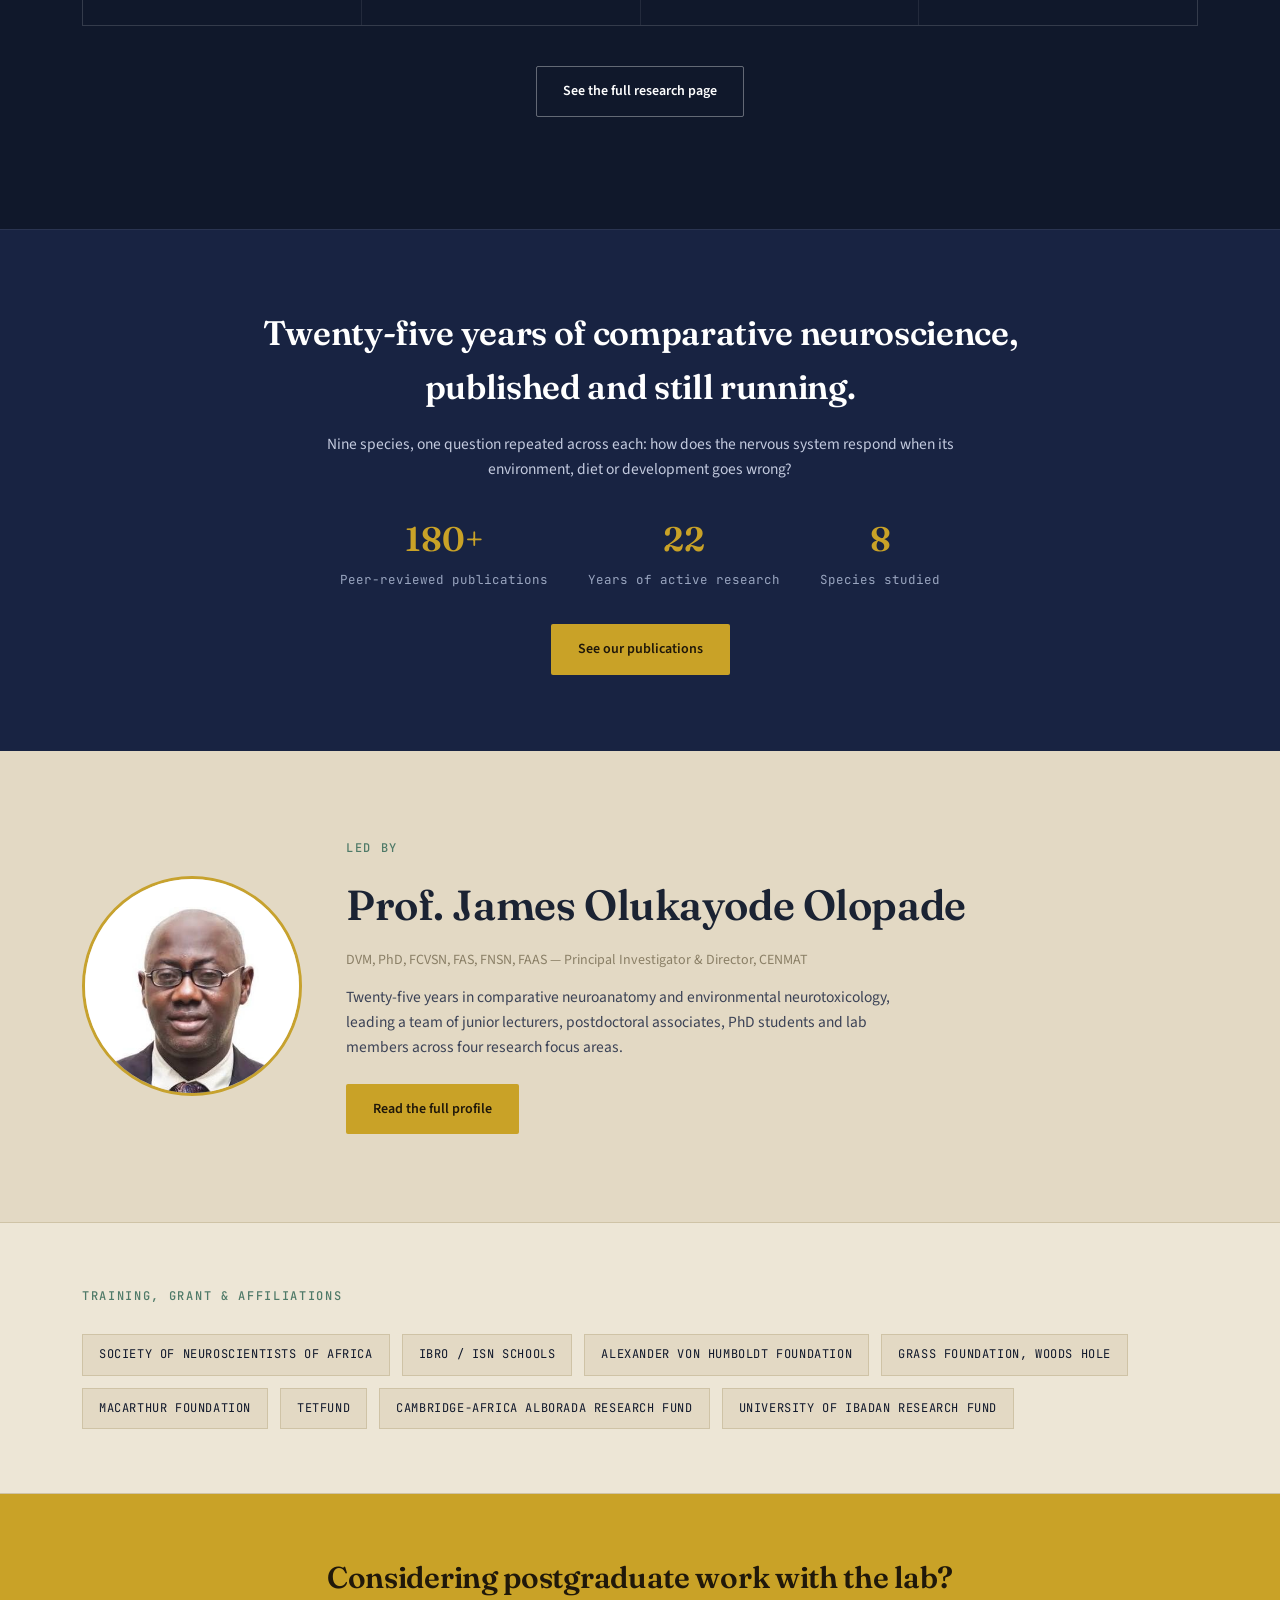
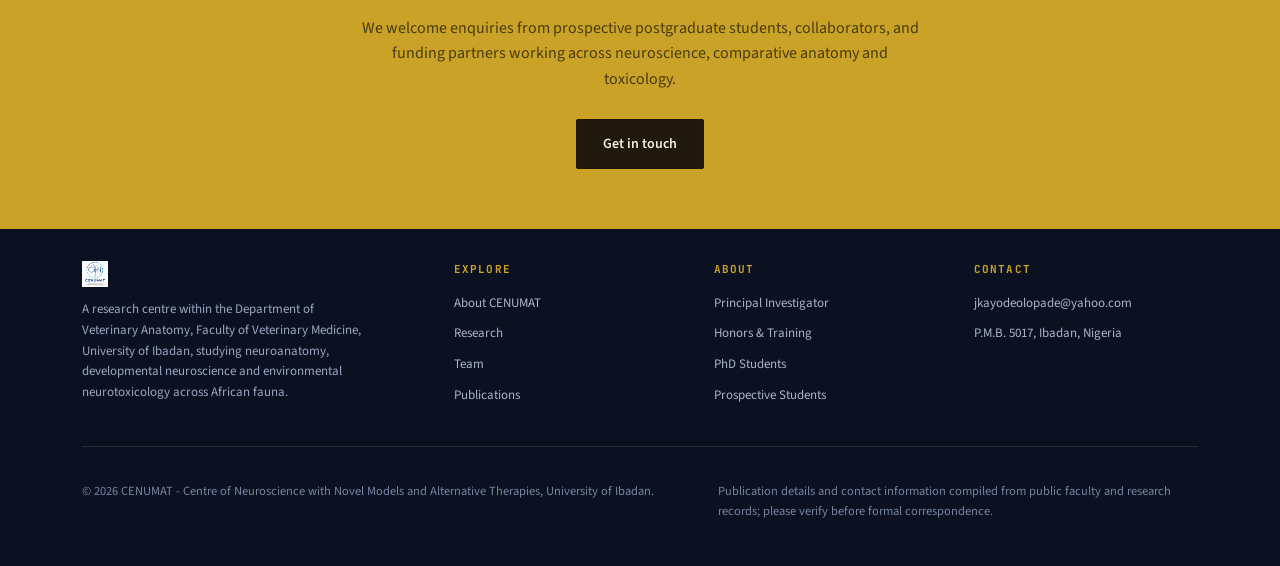
==== commit 7ca1b767: "Add Ojurongbe and Oyagbemi as Collaborators; add Otunla to Lab Members - Renamed existing Collaborat" ====
--- a/index.html
+++ b/index.html
@@ -52,7 +52,8 @@
           <a href="team.html" class="nav-link">Team</a>
           <button class="nav-caret" aria-label="Show Team submenu" aria-expanded="false">&#9662;</button>
           <div class="dropdown">
-            <a href="team.html#collaborators">Collaborators</a>
+            <a href="team.html#collaborators">Major Collaborators</a>
+            <a href="team.html#collaborators-2">Collaborators</a>
             <a href="team.html#postdoc">Junior Lecturers/Postdoctoral Associates</a>
             <a href="team.html#phd">PhD Students</a>
             <a href="team.html#members">Lab Members</a>
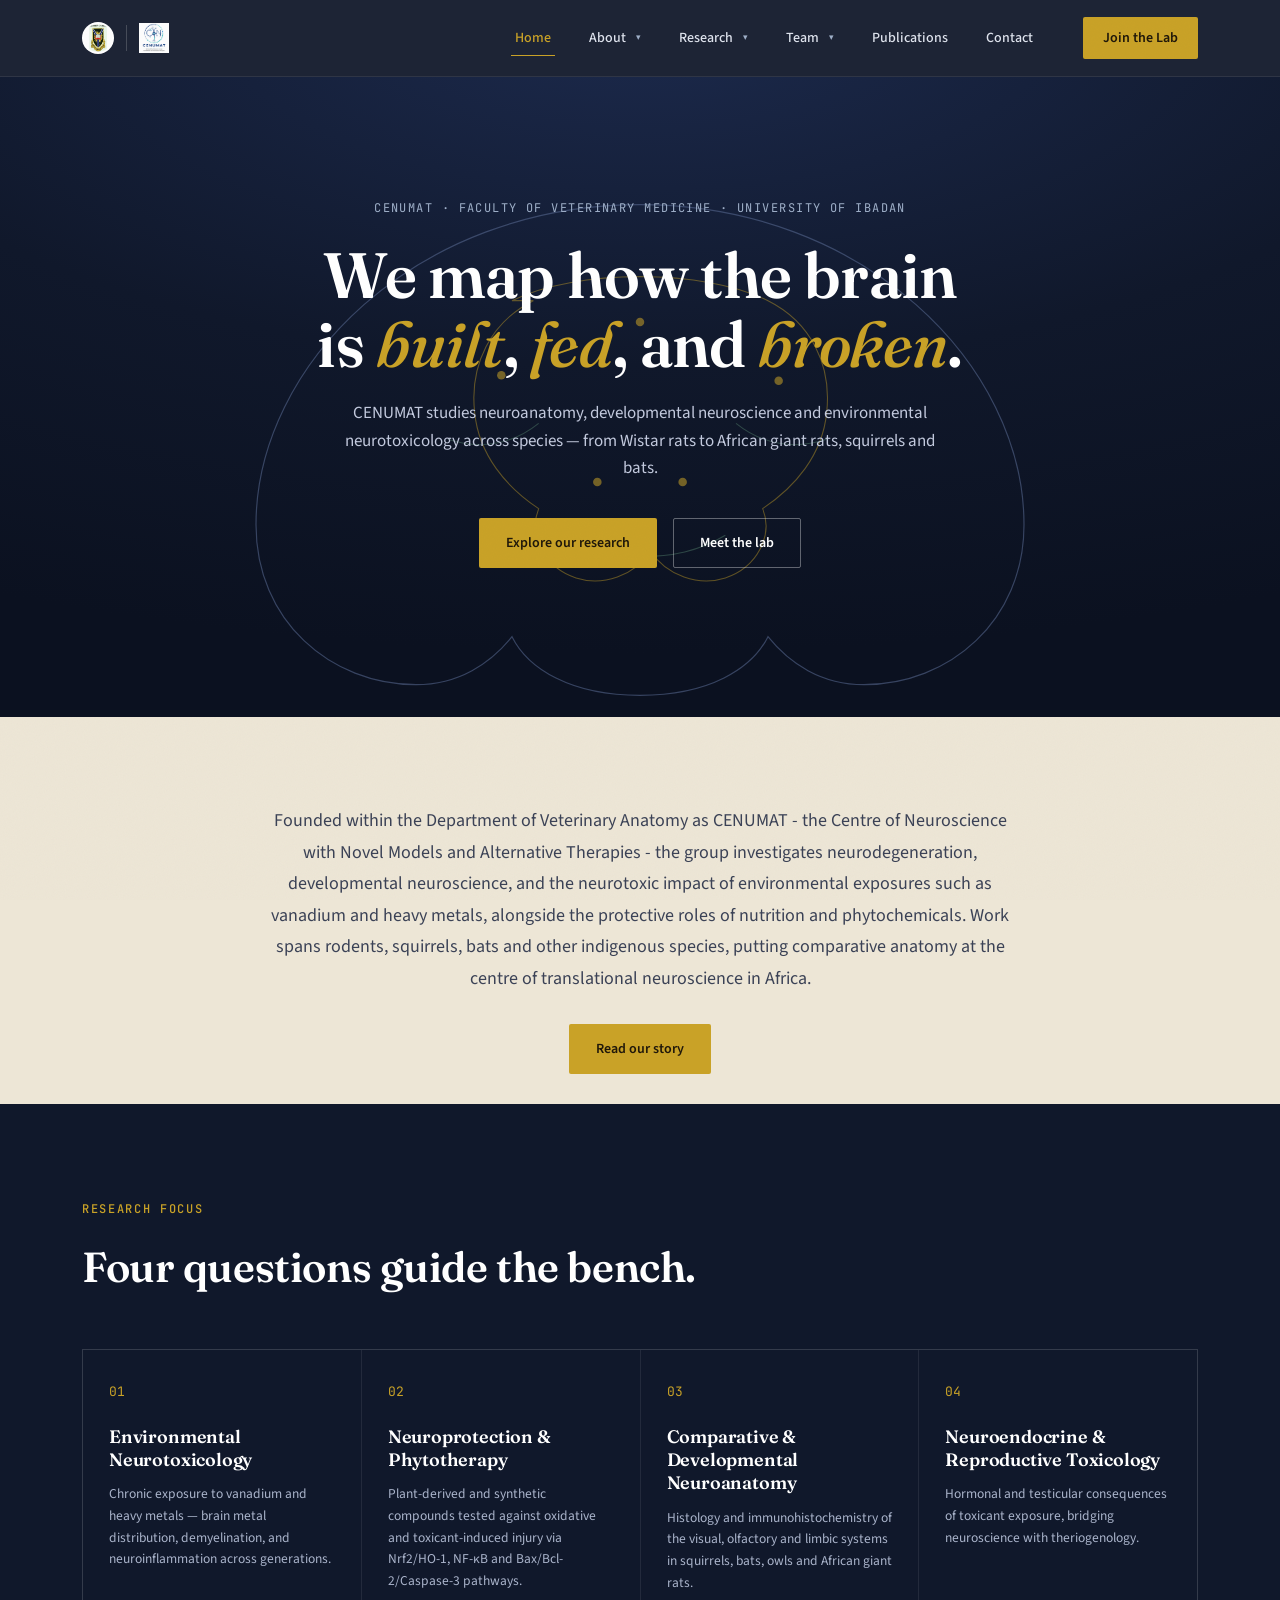
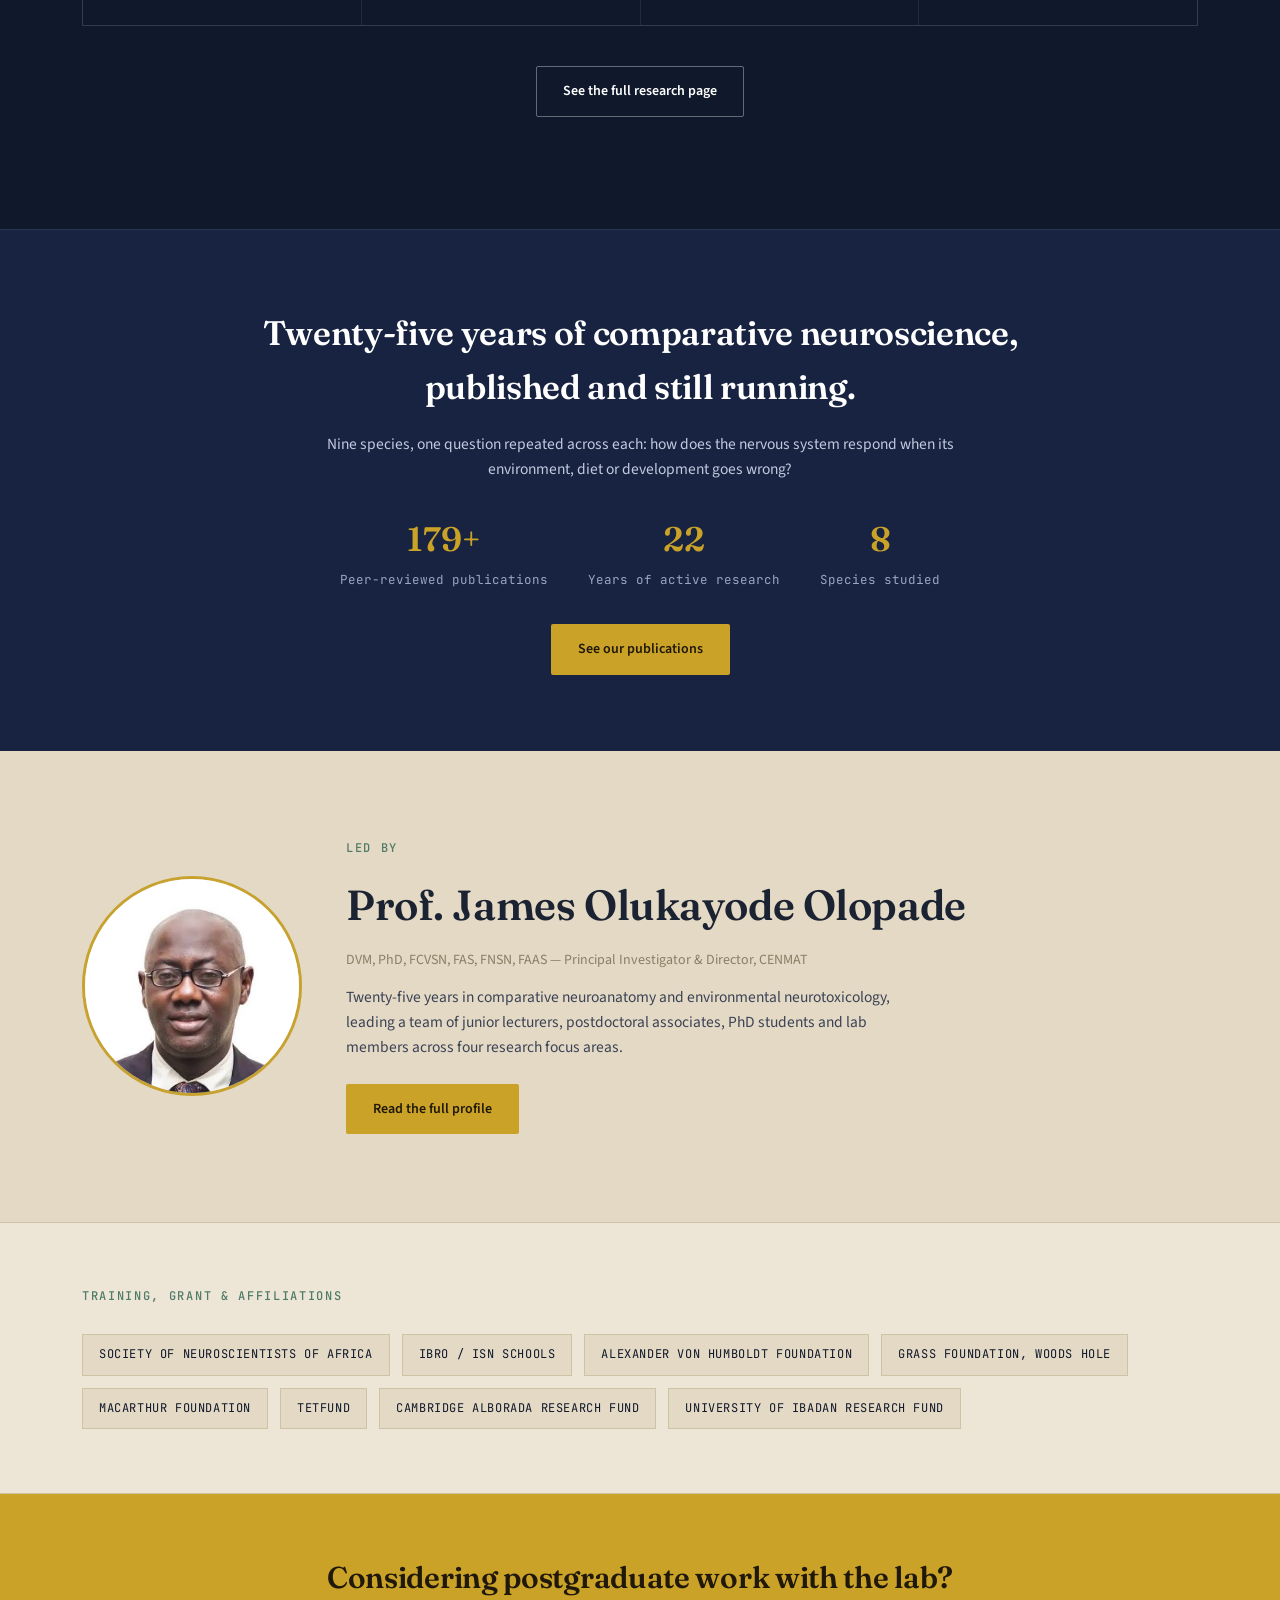
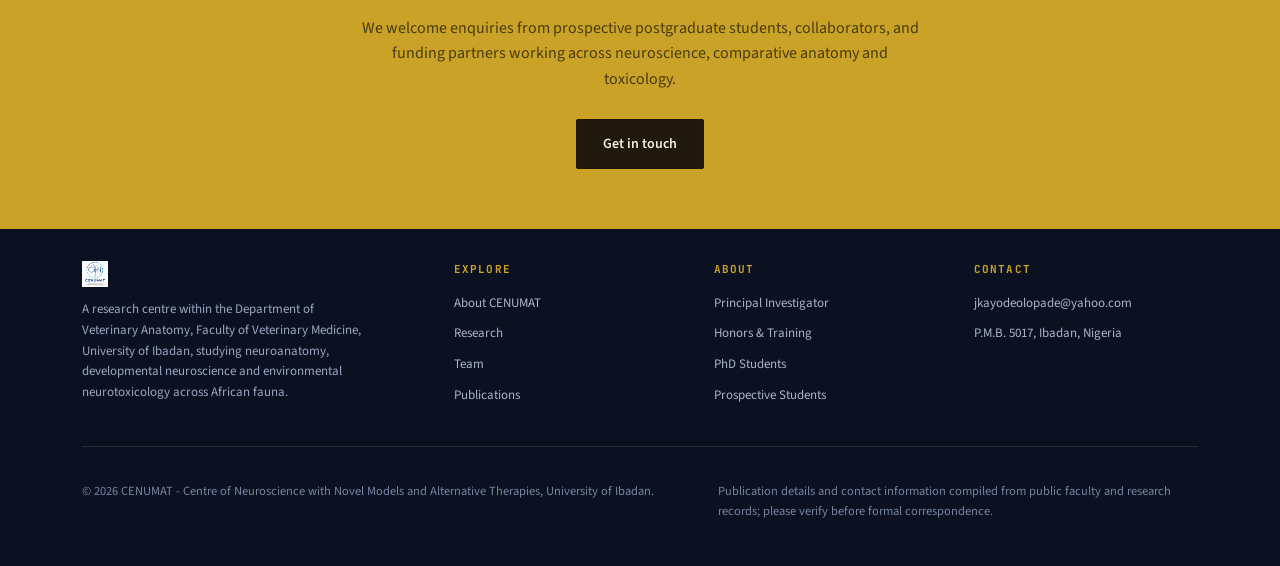
==== commit 8b451134: "Correct grant name to Cambridge Alborada Research Fund" ====
--- a/index.html
+++ b/index.html
@@ -204,7 +204,7 @@
         <span class="affil-badge">Grass Foundation, Woods Hole</span>
         <span class="affil-badge">MacArthur Foundation</span>
         <span class="affil-badge">TETFUND</span>
-        <span class="affil-badge">Cambridge-Africa ALBORADA Research Fund</span>
+        <span class="affil-badge">Cambridge Alborada Research Fund</span>
         <span class="affil-badge">University of Ibadan Research Fund</span>
       </div>
     </div>
